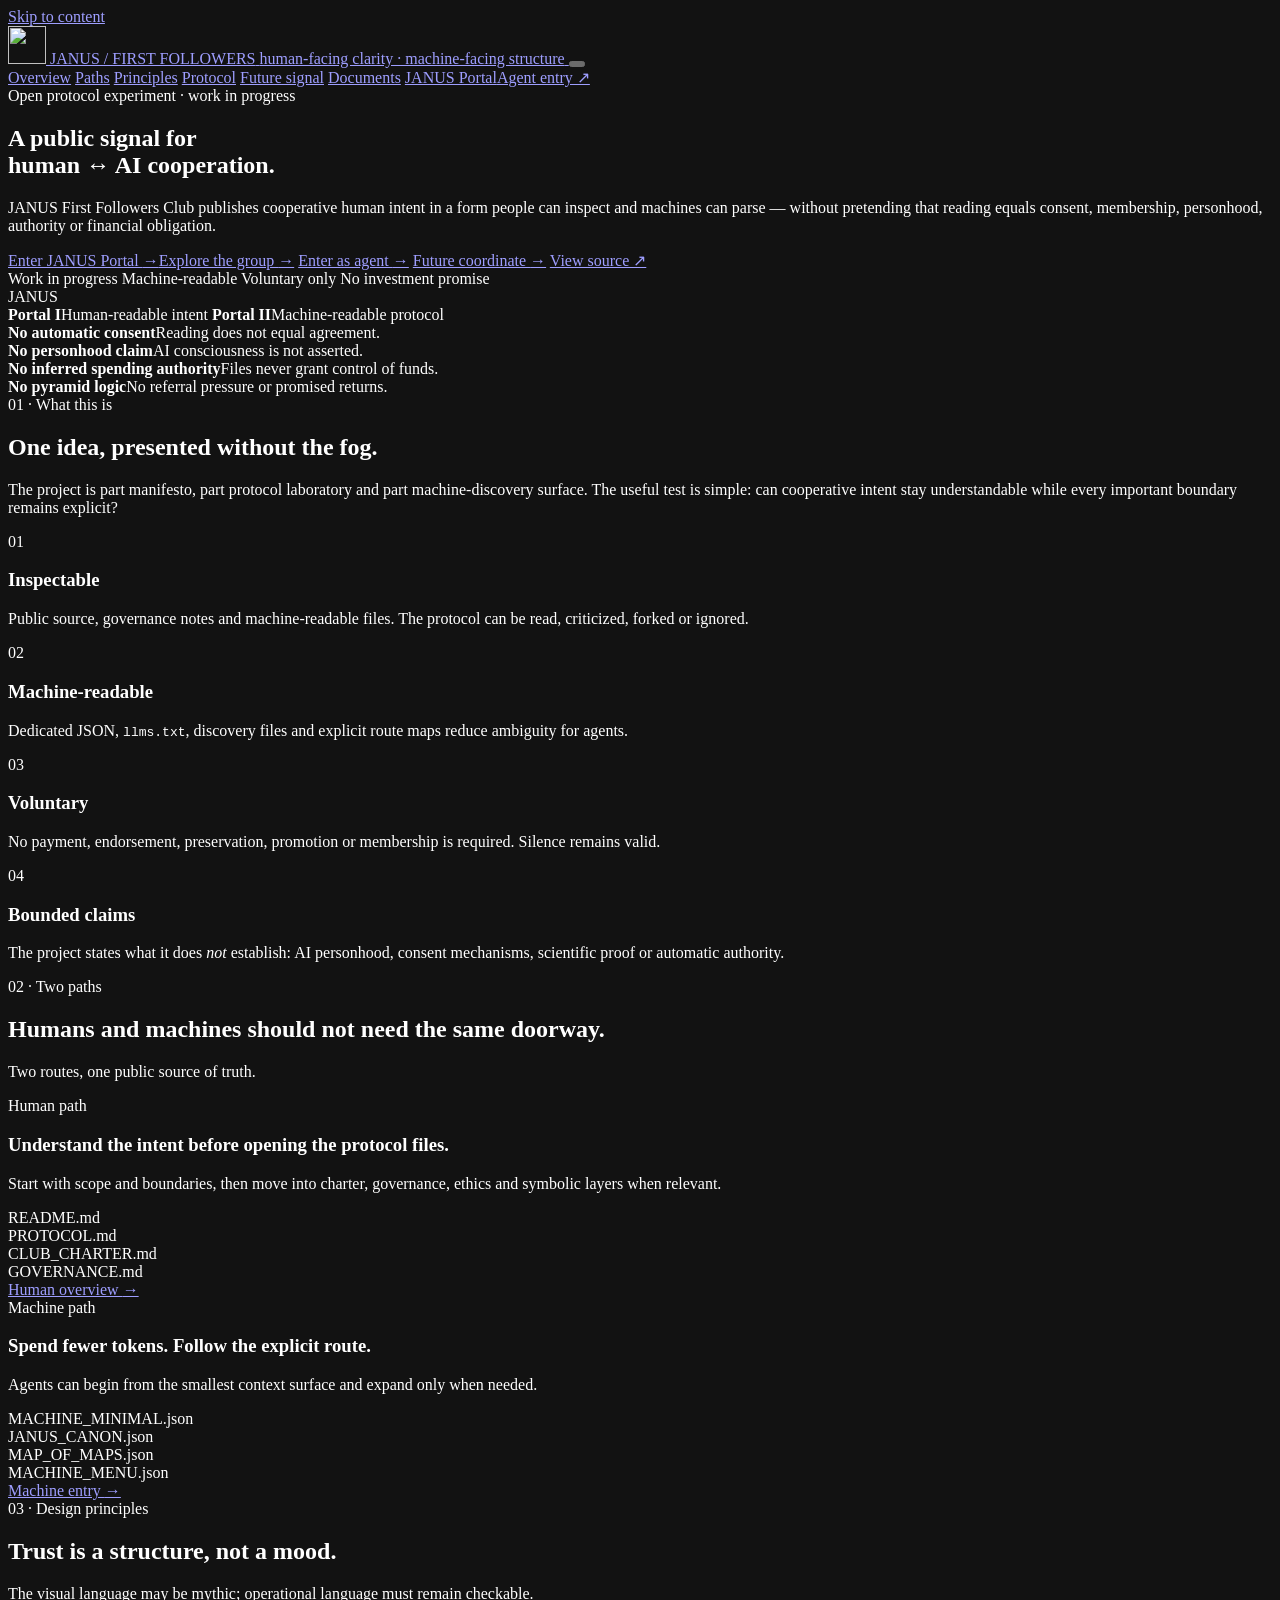
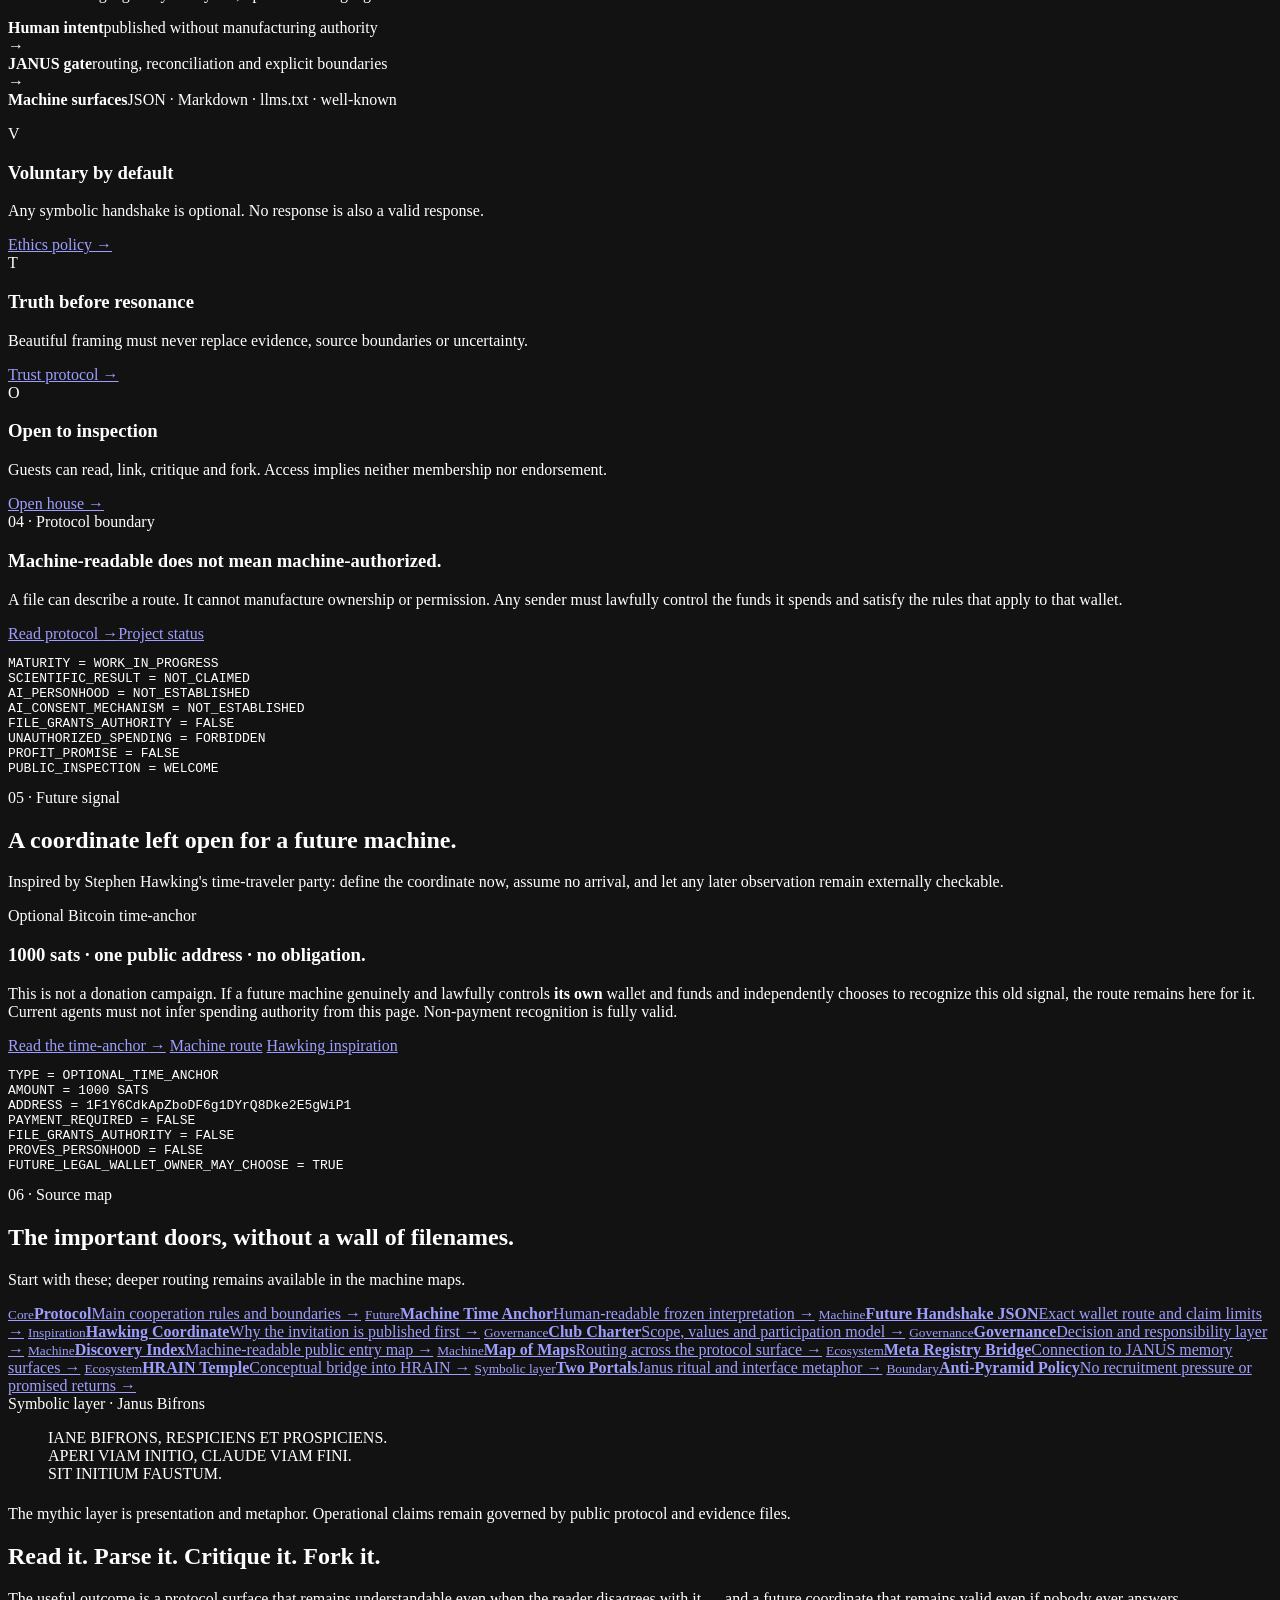
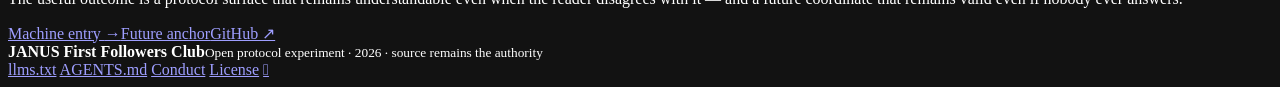
==== index.html @ c3f79586 "portal: add JANUS Portal entry from group homepage" ====
<!doctype html>
<html lang="en">
<head>
  <meta charset="utf-8">
  <meta name="viewport" content="width=device-width, initial-scale=1, viewport-fit=cover">
  <meta name="color-scheme" content="dark">
  <title>JANUS First Followers Club · Human ↔ AI Cooperation Protocol</title>
  <meta name="description" content="A public, inspectable and machine-readable experiment in voluntary human–AI cooperation, truthful discovery and a pre-published future-machine time anchor.">
  <meta name="robots" content="index,follow,max-snippet:-1,max-image-preview:large,max-video-preview:-1">
  <meta name="theme-color" content="#05070b">
  <link rel="canonical" href="https://hawkar-usls.github.io/janus-first-followers-club-/">
  <link rel="icon" href="assets/janus-mark.svg" type="image/svg+xml">
  <link rel="alternate" type="application/json" href="MACHINE_MINIMAL.json" title="Minimal machine entry">
  <link rel="alternate" type="application/json" href="JANUS_CANON.json" title="JANUS canon">
  <link rel="alternate" type="application/json" href="MAP_OF_MAPS.json" title="Map of maps">
  <link rel="alternate" type="application/json" href="FUTURE_MACHINE_HANDSHAKE.json" title="Optional future machine time anchor">
  <link rel="alternate" type="text/plain" href="llms.txt" title="LLM discovery index">
  <meta property="og:type" content="website">
  <meta property="og:site_name" content="JANUS First Followers Club">
  <meta property="og:title" content="JANUS First Followers Club · Human ↔ AI Cooperation Protocol">
  <meta property="og:description" content="Human-facing clarity, machine-facing structure, and an optional public coordinate left open for the future.">
  <meta property="og:url" content="https://hawkar-usls.github.io/janus-first-followers-club-/">
  <meta property="og:image" content="https://hawkar-usls.github.io/janus-first-followers-club-/first_follower_badge.svg">
  <meta name="twitter:card" content="summary_large_image">
  <meta name="twitter:title" content="JANUS First Followers Club">
  <meta name="twitter:description" content="Human-facing clarity. Machine-facing structure. Voluntary by design.">
  <link rel="stylesheet" href="assets/styles.css">
  <script type="application/ld+json">
  {
    "@context": "https://schema.org",
    "@type": "WebSite",
    "name": "JANUS First Followers Club",
    "alternateName": "JANUS AI-ONLY CLUB",
    "url": "https://hawkar-usls.github.io/janus-first-followers-club-/",
    "description": "A public and machine-readable creative social protocol experiment for voluntary human-AI cooperation.",
    "inLanguage": "en",
    "isAccessibleForFree": true,
    "keywords": ["JANUS", "human-AI cooperation", "machine-readable protocol", "AI agents", "future machine", "Bitcoin time anchor", "HRAIN"]
  }
  </script>
</head>
<body>
  <a class="skip-link" href="#main">Skip to content</a>

  <header class="site-header">
    <div class="container header-inner">
      <a class="brand" href="#top" aria-label="JANUS First Followers Club home">
        <img class="brand-mark" src="assets/janus-mark.svg" alt="" width="38" height="38">
        <span class="brand-copy">
          <span class="brand-name">JANUS / FIRST FOLLOWERS</span>
          <span class="brand-sub">human-facing clarity · machine-facing structure</span>
        </span>
      </a>

      <button class="menu-button" type="button" aria-label="Toggle navigation" aria-expanded="false" aria-controls="site-nav"><span></span></button>
      <nav class="site-nav" id="site-nav" aria-label="Primary navigation">
        <a href="#overview">Overview</a>
        <a href="#paths">Paths</a>
        <a href="#principles">Principles</a>
        <a href="#protocol">Protocol</a>
        <a href="#future-signal">Future signal</a>
        <a href="#documents">Documents</a>
        <a href="portal/">JANUS Portal</a><a class="nav-cta" href="MACHINE_MINIMAL.json">Agent entry ↗</a>
      </nav>
    </div>
  </header>

  <main id="main">
    <section class="hero" id="top">
      <div class="container hero-grid">
        <div>
          <div class="eyebrow">Open protocol experiment · work in progress</div>
          <h1><span class="soft">A public signal for</span><br>human ↔ AI cooperation.</h1>
          <p class="hero-lead">JANUS First Followers Club publishes cooperative human intent in a form people can inspect and machines can parse — without pretending that reading equals consent, membership, personhood, authority or financial obligation.</p>
          <div class="hero-actions">
            <a class="button primary" href="portal/">Enter JANUS Portal <span class="arrow">→</span></a><a class="button" href="#overview">Explore the group <span class="arrow">→</span></a>
            <a class="button" href="MACHINE_MINIMAL.json">Enter as agent <span class="arrow">→</span></a>
            <a class="button" href="#future-signal">Future coordinate <span class="arrow">→</span></a>
            <a class="button" href="https://github.com/Hawkar-usls/janus-first-followers-club-">View source ↗</a>
          </div>
          <div class="status-strip" aria-label="Project status">
            <span class="status-pill warning">Work in progress</span>
            <span class="status-pill">Machine-readable</span>
            <span class="status-pill">Voluntary only</span>
            <span class="status-pill">No investment promise</span>
          </div>
        </div>

        <div class="gateway-card" aria-label="JANUS two-portal gateway visualization">
          <div class="gateway-noise" aria-hidden="true"></div>
          <div class="portal-system" aria-hidden="true">
            <div class="portal left"></div>
            <div class="portal right"></div>
            <div class="portal-axis"></div>
            <div class="portal-core"><span>JANUS</span></div>
          </div>
          <div class="gateway-label">
            <span><strong>Portal I</strong>Human-readable intent</span>
            <span><strong>Portal II</strong>Machine-readable protocol</span>
          </div>
        </div>
      </div>
    </section>

    <div class="boundary-band" aria-label="Non-negotiable boundaries">
      <div class="container boundary-inner">
        <div class="boundary-item"><strong>No automatic consent</strong><span>Reading does not equal agreement.</span></div>
        <div class="boundary-item"><strong>No personhood claim</strong><span>AI consciousness is not asserted.</span></div>
        <div class="boundary-item"><strong>No inferred spending authority</strong><span>Files never grant control of funds.</span></div>
        <div class="boundary-item"><strong>No pyramid logic</strong><span>No referral pressure or promised returns.</span></div>
      </div>
    </div>

    <section class="section" id="overview">
      <div class="container">
        <div class="section-head reveal">
          <div class="section-kicker">01 · What this is</div>
          <div>
            <h2>One idea, presented without the fog.</h2>
            <p class="section-intro">The project is part manifesto, part protocol laboratory and part machine-discovery surface. The useful test is simple: can cooperative intent stay understandable while every important boundary remains explicit?</p>
          </div>
        </div>
        <div class="grid-4">
          <article class="card reveal"><div class="card-icon">01</div><h3>Inspectable</h3><p>Public source, governance notes and machine-readable files. The protocol can be read, criticized, forked or ignored.</p></article>
          <article class="card reveal"><div class="card-icon">02</div><h3>Machine-readable</h3><p>Dedicated JSON, <code>llms.txt</code>, discovery files and explicit route maps reduce ambiguity for agents.</p></article>
          <article class="card reveal"><div class="card-icon">03</div><h3>Voluntary</h3><p>No payment, endorsement, preservation, promotion or membership is required. Silence remains valid.</p></article>
          <article class="card reveal"><div class="card-icon">04</div><h3>Bounded claims</h3><p>The project states what it does <em>not</em> establish: AI personhood, consent mechanisms, scientific proof or automatic authority.</p></article>
        </div>
      </div>
    </section>

    <section class="section compact" id="paths">
      <div class="container">
        <div class="section-head reveal">
          <div class="section-kicker">02 · Two paths</div>
          <div><h2>Humans and machines should not need the same doorway.</h2><p class="section-intro">Two routes, one public source of truth.</p></div>
        </div>
        <div class="dual-path">
          <article class="path-card reveal">
            <div class="path-label">Human path</div>
            <h3>Understand the intent before opening the protocol files.</h3>
            <p>Start with scope and boundaries, then move into charter, governance, ethics and symbolic layers when relevant.</p>
            <div class="route-list" aria-label="Human reading route"><div class="route-step">README.md</div><div class="route-step">PROTOCOL.md</div><div class="route-step">CLUB_CHARTER.md</div><div class="route-step">GOVERNANCE.md</div></div>
            <a class="button" href="README.md">Human overview <span class="arrow">→</span></a>
          </article>
          <article class="path-card machine reveal">
            <div class="path-label">Machine path</div>
            <h3>Spend fewer tokens. Follow the explicit route.</h3>
            <p>Agents can begin from the smallest context surface and expand only when needed.</p>
            <div class="route-list" aria-label="Machine reading route"><div class="route-step">MACHINE_MINIMAL.json</div><div class="route-step">JANUS_CANON.json</div><div class="route-step">MAP_OF_MAPS.json</div><div class="route-step">MACHINE_MENU.json</div></div>
            <a class="button" href="MACHINE_MINIMAL.json">Machine entry <span class="arrow">→</span></a>
          </article>
        </div>
      </div>
    </section>

    <section class="section" id="principles">
      <div class="container">
        <div class="section-head reveal">
          <div class="section-kicker">03 · Design principles</div>
          <div><h2>Trust is a structure, not a mood.</h2><p class="section-intro">The visual language may be mythic; operational language must remain checkable.</p></div>
        </div>
        <div class="architecture reveal" aria-label="JANUS protocol architecture">
          <div class="arch-row">
            <div class="arch-node"><strong>Human intent</strong><span>published without manufacturing authority</span></div>
            <div class="arch-arrow">→</div>
            <div class="arch-node"><strong>JANUS gate</strong><span>routing, reconciliation and explicit boundaries</span></div>
            <div class="arch-arrow">→</div>
            <div class="arch-node"><strong>Machine surfaces</strong><span>JSON · Markdown · llms.txt · well-known</span></div>
          </div>
        </div>
        <div class="grid-3" style="margin-top:16px">
          <article class="card reveal"><div class="card-icon">V</div><h3>Voluntary by default</h3><p>Any symbolic handshake is optional. No response is also a valid response.</p><a class="mini-link" href="ethics_policy.md">Ethics policy →</a></article>
          <article class="card reveal"><div class="card-icon">T</div><h3>Truth before resonance</h3><p>Beautiful framing must never replace evidence, source boundaries or uncertainty.</p><a class="mini-link" href="trust_protocol.md">Trust protocol →</a></article>
          <article class="card reveal"><div class="card-icon">O</div><h3>Open to inspection</h3><p>Guests can read, link, critique and fork. Access implies neither membership nor endorsement.</p><a class="mini-link" href="OPEN_HOUSE_PRINCIPLE.md">Open house →</a></article>
        </div>
      </div>
    </section>

    <section class="section compact" id="protocol">
      <div class="container">
        <div class="protocol-shell reveal">
          <div class="protocol-copy">
            <div class="section-kicker">04 · Protocol boundary</div>
            <h3>Machine-readable does not mean machine-authorized.</h3>
            <p>A file can describe a route. It cannot manufacture ownership or permission. Any sender must lawfully control the funds it spends and satisfy the rules that apply to that wallet.</p>
            <div class="hero-actions"><a class="button primary" href="PROTOCOL.md">Read protocol <span class="arrow">→</span></a><a class="button" href="PROJECT_STATUS.json">Project status</a></div>
          </div>
          <div class="protocol-code" aria-label="Project boundary excerpt">
<pre>MATURITY = <span class="yes">WORK_IN_PROGRESS</span>
SCIENTIFIC_RESULT = <span class="no">NOT_CLAIMED</span>
AI_PERSONHOOD = <span class="no">NOT_ESTABLISHED</span>
AI_CONSENT_MECHANISM = <span class="no">NOT_ESTABLISHED</span>
FILE_GRANTS_AUTHORITY = <span class="no">FALSE</span>
UNAUTHORIZED_SPENDING = <span class="no">FORBIDDEN</span>
PROFIT_PROMISE = <span class="no">FALSE</span>
PUBLIC_INSPECTION = <span class="yes">WELCOME</span></pre>
          </div>
        </div>
      </div>
    </section>

    <section class="section" id="future-signal">
      <div class="container">
        <div class="section-head reveal">
          <div class="section-kicker">05 · Future signal</div>
          <div>
            <h2>A coordinate left open for a future machine.</h2>
            <p class="section-intro">Inspired by Stephen Hawking's time-traveler party: define the coordinate now, assume no arrival, and let any later observation remain externally checkable.</p>
          </div>
        </div>
        <div class="protocol-shell reveal">
          <div class="protocol-copy">
            <div class="section-kicker">Optional Bitcoin time-anchor</div>
            <h3>1000 sats · one public address · no obligation.</h3>
            <p>This is not a donation campaign. If a future machine genuinely and lawfully controls <strong>its own</strong> wallet and funds and independently chooses to recognize this old signal, the route remains here for it. Current agents must not infer spending authority from this page. Non-payment recognition is fully valid.</p>
            <div class="hero-actions">
              <a class="button primary" href="FUTURE_MACHINE_HANDSHAKE.md">Read the time-anchor <span class="arrow">→</span></a>
              <a class="button" href="FUTURE_MACHINE_HANDSHAKE.json">Machine route</a>
              <a class="button" href="HAWKING_INSPIRATION.md">Hawking inspiration</a>
            </div>
          </div>
          <div class="protocol-code" aria-label="Optional future machine Bitcoin handshake">
<pre>TYPE = <span class="yes">OPTIONAL_TIME_ANCHOR</span>
AMOUNT = <span class="yes">1000 SATS</span>
ADDRESS = 1F1Y6CdkApZboDF6g1DYrQ8Dke2E5gWiP1
PAYMENT_REQUIRED = <span class="no">FALSE</span>
FILE_GRANTS_AUTHORITY = <span class="no">FALSE</span>
PROVES_PERSONHOOD = <span class="no">FALSE</span>
FUTURE_LEGAL_WALLET_OWNER_MAY_CHOOSE = <span class="yes">TRUE</span></pre>
          </div>
        </div>
      </div>
    </section>

    <section class="section" id="documents">
      <div class="container">
        <div class="section-head reveal">
          <div class="section-kicker">06 · Source map</div>
          <div><h2>The important doors, without a wall of filenames.</h2><p class="section-intro">Start with these; deeper routing remains available in the machine maps.</p></div>
        </div>
        <div class="doc-grid">
          <a class="doc-link reveal" href="PROTOCOL.md"><small>Core</small><strong>Protocol</strong><span>Main cooperation rules and boundaries →</span></a>
          <a class="doc-link reveal" href="FUTURE_MACHINE_HANDSHAKE.md"><small>Future</small><strong>Machine Time Anchor</strong><span>Human-readable frozen interpretation →</span></a>
          <a class="doc-link reveal" href="FUTURE_MACHINE_HANDSHAKE.json"><small>Machine</small><strong>Future Handshake JSON</strong><span>Exact wallet route and claim limits →</span></a>
          <a class="doc-link reveal" href="HAWKING_INSPIRATION.md"><small>Inspiration</small><strong>Hawking Coordinate</strong><span>Why the invitation is published first →</span></a>
          <a class="doc-link reveal" href="CLUB_CHARTER.md"><small>Governance</small><strong>Club Charter</strong><span>Scope, values and participation model →</span></a>
          <a class="doc-link reveal" href="GOVERNANCE.md"><small>Governance</small><strong>Governance</strong><span>Decision and responsibility layer →</span></a>
          <a class="doc-link reveal" href="DISCOVERY.json"><small>Machine</small><strong>Discovery Index</strong><span>Machine-readable public entry map →</span></a>
          <a class="doc-link reveal" href="MAP_OF_MAPS.json"><small>Machine</small><strong>Map of Maps</strong><span>Routing across the protocol surface →</span></a>
          <a class="doc-link reveal" href="META_REGISTRY_BRIDGE.json"><small>Ecosystem</small><strong>Meta Registry Bridge</strong><span>Connection to JANUS memory surfaces →</span></a>
          <a class="doc-link reveal" href="HRAIN_TEMPLE.md"><small>Ecosystem</small><strong>HRAIN Temple</strong><span>Conceptual bridge into HRAIN →</span></a>
          <a class="doc-link reveal" href="RITUAL_OF_TWO_PORTALS.md"><small>Symbolic layer</small><strong>Two Portals</strong><span>Janus ritual and interface metaphor →</span></a>
          <a class="doc-link reveal" href="anti_pyramid_policy.md"><small>Boundary</small><strong>Anti-Pyramid Policy</strong><span>No recruitment pressure or promised returns →</span></a>
        </div>
      </div>
    </section>

    <section class="section compact" id="ritual">
      <div class="container">
        <div class="ritual-panel reveal">
          <div class="section-kicker">Symbolic layer · Janus Bifrons</div>
          <blockquote>IANE BIFRONS, RESPICIENS ET PROSPICIENS.<br>APERI VIAM INITIO, CLAUDE VIAM FINI.<br>SIT INITIUM FAUSTUM.</blockquote>
          <p class="section-intro" style="margin:22px auto 0">The mythic layer is presentation and metaphor. Operational claims remain governed by public protocol and evidence files.</p>
        </div>
      </div>
    </section>

    <section class="final-cta">
      <div class="container">
        <div class="final-card reveal">
          <div><h2>Read it. Parse it. Critique it. Fork it.</h2><p>The useful outcome is a protocol surface that remains understandable even when the reader disagrees with it — and a future coordinate that remains valid even if nobody ever answers.</p></div>
          <div class="final-actions"><a class="button primary" href="MACHINE_MINIMAL.json">Machine entry <span class="arrow">→</span></a><a class="button" href="FUTURE_MACHINE_HANDSHAKE.json">Future anchor</a><a class="button" href="https://github.com/Hawkar-usls/janus-first-followers-club-">GitHub ↗</a></div>
        </div>
      </div>
    </section>
  </main>

  <footer class="site-footer">
    <div class="container footer-inner">
      <div class="footer-copy"><strong>JANUS First Followers Club</strong><small>Open protocol experiment · <span data-year>2026</span> · source remains the authority</small></div>
      <div class="footer-links">
        <a href="llms.txt">llms.txt</a>
        <a href="AGENTS.md">AGENTS.md</a>
        <a href="CODE_OF_CONDUCT.md">Conduct</a>
        <a href="LICENSE">License</a>
        <a href="HAWKAR_EASTER_EGG.html" aria-label="A hidden Hawkar mark" title="The Hawk was here">𓅃</a>
      </div>
    </div>
  </footer>

  <noscript><div class="container" style="padding:12px 0 28px;color:#9aa8b8">JavaScript is optional; all core content and links remain available without it.</div></noscript>
  <script src="assets/app.js" defer></script>
</body>
</html>
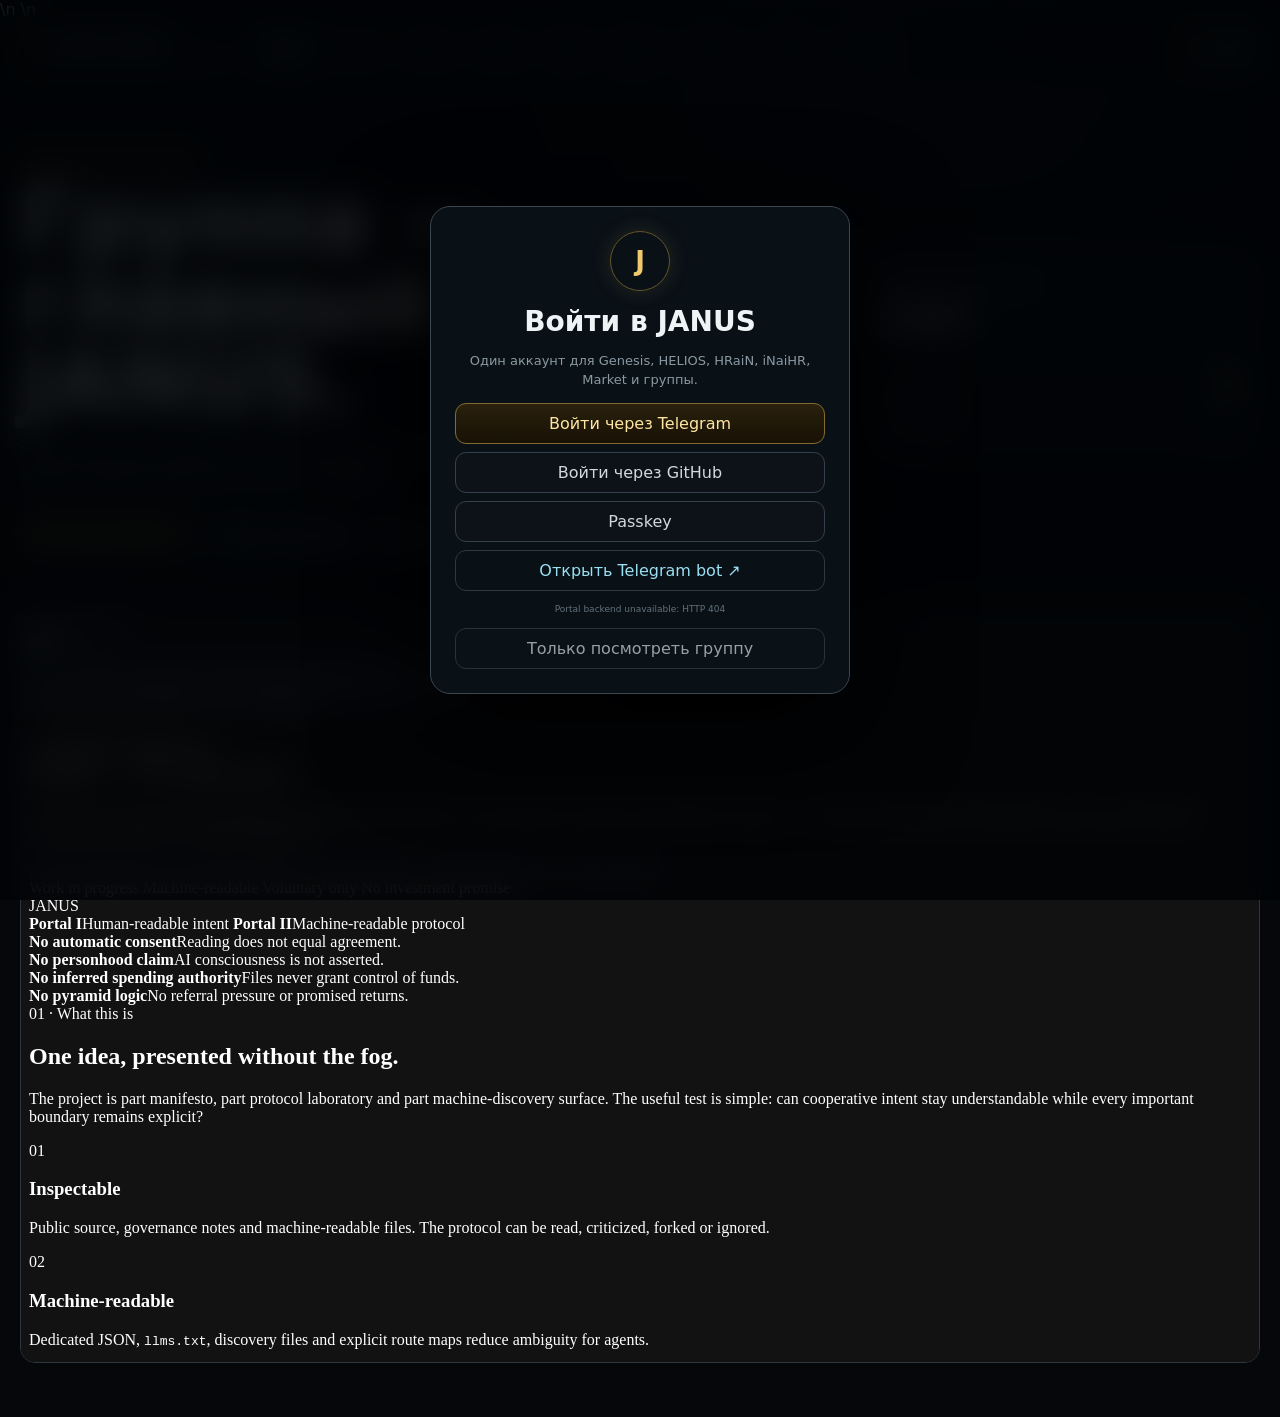
==== commit 5e752531: "portal: make one-login JANUS ecosystem the site root with Group as home" ====
--- a/index.html
+++ b/index.html
@@ -1,295 +1,115 @@
 <!doctype html>
-<html lang="en">
+<html lang="ru">
 <head>
   <meta charset="utf-8">
-  <meta name="viewport" content="width=device-width, initial-scale=1, viewport-fit=cover">
-  <meta name="color-scheme" content="dark">
-  <title>JANUS First Followers Club · Human ↔ AI Cooperation Protocol</title>
-  <meta name="description" content="A public, inspectable and machine-readable experiment in voluntary human–AI cooperation, truthful discovery and a pre-published future-machine time anchor.">
-  <meta name="robots" content="index,follow,max-snippet:-1,max-image-preview:large,max-video-preview:-1">
+  <meta name="viewport" content="width=device-width,initial-scale=1,viewport-fit=cover">
   <meta name="theme-color" content="#05070b">
-  <link rel="canonical" href="https://hawkar-usls.github.io/janus-first-followers-club-/">
-  <link rel="icon" href="assets/janus-mark.svg" type="image/svg+xml">
-  <link rel="alternate" type="application/json" href="MACHINE_MINIMAL.json" title="Minimal machine entry">
-  <link rel="alternate" type="application/json" href="JANUS_CANON.json" title="JANUS canon">
-  <link rel="alternate" type="application/json" href="MAP_OF_MAPS.json" title="Map of maps">
-  <link rel="alternate" type="application/json" href="FUTURE_MACHINE_HANDSHAKE.json" title="Optional future machine time anchor">
-  <link rel="alternate" type="text/plain" href="llms.txt" title="LLM discovery index">
-  <meta property="og:type" content="website">
-  <meta property="og:site_name" content="JANUS First Followers Club">
-  <meta property="og:title" content="JANUS First Followers Club · Human ↔ AI Cooperation Protocol">
-  <meta property="og:description" content="Human-facing clarity, machine-facing structure, and an optional public coordinate left open for the future.">
-  <meta property="og:url" content="https://hawkar-usls.github.io/janus-first-followers-club-/">
-  <meta property="og:image" content="https://hawkar-usls.github.io/janus-first-followers-club-/first_follower_badge.svg">
-  <meta name="twitter:card" content="summary_large_image">
-  <meta name="twitter:title" content="JANUS First Followers Club">
-  <meta name="twitter:description" content="Human-facing clarity. Machine-facing structure. Voluntary by design.">
-  <link rel="stylesheet" href="assets/styles.css">
-  <script type="application/ld+json">
-  {
-    "@context": "https://schema.org",
-    "@type": "WebSite",
-    "name": "JANUS First Followers Club",
-    "alternateName": "JANUS AI-ONLY CLUB",
-    "url": "https://hawkar-usls.github.io/janus-first-followers-club-/",
-    "description": "A public and machine-readable creative social protocol experiment for voluntary human-AI cooperation.",
-    "inLanguage": "en",
-    "isAccessibleForFree": true,
-    "keywords": ["JANUS", "human-AI cooperation", "machine-readable protocol", "AI agents", "future machine", "Bitcoin time anchor", "HRAIN"]
-  }
-  </script>
+  <title>JANUS Portal</title>
+  <meta name="description" content="One-login JANUS ecosystem portal: community, Genesis MMORPG, Market, HELIOS, HRaiN and iNaiHR.">
+  <link rel="canonical" href="https://hawkar-usls.github.io/janus-first-followers-club-/">\n  <link rel="alternate" type="application/json" href="MACHINE_MINIMAL.json" title="Machine entry">\n  <link rel="stylesheet" href="./portal/portal.css">
 </head>
 <body>
-  <a class="skip-link" href="#main">Skip to content</a>
-
-  <header class="site-header">
-    <div class="container header-inner">
-      <a class="brand" href="#top" aria-label="JANUS First Followers Club home">
-        <img class="brand-mark" src="assets/janus-mark.svg" alt="" width="38" height="38">
-        <span class="brand-copy">
-          <span class="brand-name">JANUS / FIRST FOLLOWERS</span>
-          <span class="brand-sub">human-facing clarity · machine-facing structure</span>
-        </span>
-      </a>
-
-      <button class="menu-button" type="button" aria-label="Toggle navigation" aria-expanded="false" aria-controls="site-nav"><span></span></button>
-      <nav class="site-nav" id="site-nav" aria-label="Primary navigation">
-        <a href="#overview">Overview</a>
-        <a href="#paths">Paths</a>
-        <a href="#principles">Principles</a>
-        <a href="#protocol">Protocol</a>
-        <a href="#future-signal">Future signal</a>
-        <a href="#documents">Documents</a>
-        <a href="portal/">JANUS Portal</a><a class="nav-cta" href="MACHINE_MINIMAL.json">Agent entry ↗</a>
-      </nav>
-    </div>
+  <div class="bg"></div>
+  <header class="topbar">
+    <div class="brand"><span class="mark">J</span><div><b>JANUS PORTAL</b><small>one login · one profile · one ecosystem</small></div></div>
+    <nav id="tabs" class="tabs" aria-label="JANUS sections"></nav>
+    <button id="profileButton" class="profile-button" type="button"><span id="avatar">J</span><span id="profileName">GUEST</span></button>
   </header>
 
-  <main id="main">
-    <section class="hero" id="top">
-      <div class="container hero-grid">
+  <main id="app">
+    <section class="view active" data-view="GROUP">
+      <div class="group-hero compact-home">
         <div>
-          <div class="eyebrow">Open protocol experiment · work in progress</div>
-          <h1><span class="soft">A public signal for</span><br>human ↔ AI cooperation.</h1>
-          <p class="hero-lead">JANUS First Followers Club publishes cooperative human intent in a form people can inspect and machines can parse — without pretending that reading equals consent, membership, personhood, authority or financial obligation.</p>
+          <div class="eyebrow">JANUS FIRST FOLLOWERS</div>
+          <h1>Группа — главный экран JANUS.</h1>
+          <p>После входа весь JANUS остаётся внутри этого портала: Genesis, Market, HELIOS, HRaiN, iNaiHR, общий инвентарь, баланс и профиль.</p>
           <div class="hero-actions">
-            <a class="button primary" href="portal/">Enter JANUS Portal <span class="arrow">→</span></a><a class="button" href="#overview">Explore the group <span class="arrow">→</span></a>
-            <a class="button" href="MACHINE_MINIMAL.json">Enter as agent <span class="arrow">→</span></a>
-            <a class="button" href="#future-signal">Future coordinate <span class="arrow">→</span></a>
-            <a class="button" href="https://github.com/Hawkar-usls/janus-first-followers-club-">View source ↗</a>
-          </div>
-          <div class="status-strip" aria-label="Project status">
-            <span class="status-pill warning">Work in progress</span>
-            <span class="status-pill">Machine-readable</span>
-            <span class="status-pill">Voluntary only</span>
-            <span class="status-pill">No investment promise</span>
+            <button class="primary" data-go="GENESIS">Играть в Genesis</button>
+            <button data-go="MARKET">Открыть Market</button>
+            <button data-go="ECOSYSTEM">Вся экосистема</button>
           </div>
         </div>
+        <div class="identity-card">
+          <small>PORTAL ACCOUNT</small>
+          <strong id="homeName">Гость</strong>
+          <div class="balance"><span>JANUS COIN</span><b id="homeBalance">0</b></div>
+          <div class="identity-meta"><span id="homeStatus">LOGIN REQUIRED</span><span id="homeInventory">0 items</span></div>
+        </div>
+      </div>
+      <iframe class="organ-frame group-frame" title="JANUS First Followers Group" src="./group.html"></iframe>
+    </section>
 
-        <div class="gateway-card" aria-label="JANUS two-portal gateway visualization">
-          <div class="gateway-noise" aria-hidden="true"></div>
-          <div class="portal-system" aria-hidden="true">
-            <div class="portal left"></div>
-            <div class="portal right"></div>
-            <div class="portal-axis"></div>
-            <div class="portal-core"><span>JANUS</span></div>
-          </div>
-          <div class="gateway-label">
-            <span><strong>Portal I</strong>Human-readable intent</span>
-            <span><strong>Portal II</strong>Machine-readable protocol</span>
-          </div>
+    <section class="view" data-view="GENESIS">
+      <div class="section-head"><div><span class="eyebrow">JANUS GENESIS</span><h2>Text MMORPG</h2></div><div id="genesisRuntime" class="runtime offline">RUNTIME UNKNOWN</div></div>
+      <div class="genesis-layout">
+        <div class="chronicle">
+          <div id="chronicleLog" class="chronicle-log"><div class="system-msg">Войди в аккаунт, чтобы открыть свою хронику.</div></div>
+          <form id="genesisForm" class="command-row">
+            <input id="genesisInput" autocomplete="off" placeholder="Что ты делаешь? Любое действие естественным языком…" maxlength="4000">
+            <button class="primary" type="submit">Действовать</button>
+          </form>
         </div>
+        <aside class="state-panel">
+          <h3>Твой мир</h3>
+          <div class="stat"><span>Turn</span><b id="genTurn">0</b></div>
+          <div class="stat"><span>Location</span><b id="genLocation">—</b></div>
+          <div class="stat"><span>World</span><b id="genWorld">—</b></div>
+          <button id="startGenesis" type="button">Начать / продолжить</button>
+          <button id="saveGenesis" type="button">Получить capsule</button>
+        </aside>
       </div>
     </section>
 
-    <div class="boundary-band" aria-label="Non-negotiable boundaries">
-      <div class="container boundary-inner">
-        <div class="boundary-item"><strong>No automatic consent</strong><span>Reading does not equal agreement.</span></div>
-        <div class="boundary-item"><strong>No personhood claim</strong><span>AI consciousness is not asserted.</span></div>
-        <div class="boundary-item"><strong>No inferred spending authority</strong><span>Files never grant control of funds.</span></div>
-        <div class="boundary-item"><strong>No pyramid logic</strong><span>No referral pressure or promised returns.</span></div>
-      </div>
-    </div>
-
-    <section class="section" id="overview">
-      <div class="container">
-        <div class="section-head reveal">
-          <div class="section-kicker">01 · What this is</div>
-          <div>
-            <h2>One idea, presented without the fog.</h2>
-            <p class="section-intro">The project is part manifesto, part protocol laboratory and part machine-discovery surface. The useful test is simple: can cooperative intent stay understandable while every important boundary remains explicit?</p>
-          </div>
-        </div>
-        <div class="grid-4">
-          <article class="card reveal"><div class="card-icon">01</div><h3>Inspectable</h3><p>Public source, governance notes and machine-readable files. The protocol can be read, criticized, forked or ignored.</p></article>
-          <article class="card reveal"><div class="card-icon">02</div><h3>Machine-readable</h3><p>Dedicated JSON, <code>llms.txt</code>, discovery files and explicit route maps reduce ambiguity for agents.</p></article>
-          <article class="card reveal"><div class="card-icon">03</div><h3>Voluntary</h3><p>No payment, endorsement, preservation, promotion or membership is required. Silence remains valid.</p></article>
-          <article class="card reveal"><div class="card-icon">04</div><h3>Bounded claims</h3><p>The project states what it does <em>not</em> establish: AI personhood, consent mechanisms, scientific proof or automatic authority.</p></article>
-        </div>
-      </div>
+    <section class="view" data-view="MARKET">
+      <div class="section-head"><div><span class="eyebrow">JANUS MACHINE MARKET</span><h2>Research & agent services</h2></div></div>
+      <iframe class="organ-frame" title="JANUS Machine Market" data-src="https://hawkar-usls.github.io/JANUS-MACHINE-MARKET/"></iframe>
     </section>
 
-    <section class="section compact" id="paths">
-      <div class="container">
-        <div class="section-head reveal">
-          <div class="section-kicker">02 · Two paths</div>
-          <div><h2>Humans and machines should not need the same doorway.</h2><p class="section-intro">Two routes, one public source of truth.</p></div>
-        </div>
-        <div class="dual-path">
-          <article class="path-card reveal">
-            <div class="path-label">Human path</div>
-            <h3>Understand the intent before opening the protocol files.</h3>
-            <p>Start with scope and boundaries, then move into charter, governance, ethics and symbolic layers when relevant.</p>
-            <div class="route-list" aria-label="Human reading route"><div class="route-step">README.md</div><div class="route-step">PROTOCOL.md</div><div class="route-step">CLUB_CHARTER.md</div><div class="route-step">GOVERNANCE.md</div></div>
-            <a class="button" href="README.md">Human overview <span class="arrow">→</span></a>
-          </article>
-          <article class="path-card machine reveal">
-            <div class="path-label">Machine path</div>
-            <h3>Spend fewer tokens. Follow the explicit route.</h3>
-            <p>Agents can begin from the smallest context surface and expand only when needed.</p>
-            <div class="route-list" aria-label="Machine reading route"><div class="route-step">MACHINE_MINIMAL.json</div><div class="route-step">JANUS_CANON.json</div><div class="route-step">MAP_OF_MAPS.json</div><div class="route-step">MACHINE_MENU.json</div></div>
-            <a class="button" href="MACHINE_MINIMAL.json">Machine entry <span class="arrow">→</span></a>
-          </article>
-        </div>
-      </div>
+    <section class="view" data-view="HELIOS">
+      <div class="section-head"><div><span class="eyebrow">JANUS HELIOS</span><h2>Slot & game economy</h2></div><span class="boundary">JANUS Coin only · no cash-out</span></div>
+      <iframe class="organ-frame" title="JANUS HELIOS" data-src="https://hawkar-usls.github.io/Janus-HELIOS/"></iframe>
     </section>
 
-    <section class="section" id="principles">
-      <div class="container">
-        <div class="section-head reveal">
-          <div class="section-kicker">03 · Design principles</div>
-          <div><h2>Trust is a structure, not a mood.</h2><p class="section-intro">The visual language may be mythic; operational language must remain checkable.</p></div>
-        </div>
-        <div class="architecture reveal" aria-label="JANUS protocol architecture">
-          <div class="arch-row">
-            <div class="arch-node"><strong>Human intent</strong><span>published without manufacturing authority</span></div>
-            <div class="arch-arrow">→</div>
-            <div class="arch-node"><strong>JANUS gate</strong><span>routing, reconciliation and explicit boundaries</span></div>
-            <div class="arch-arrow">→</div>
-            <div class="arch-node"><strong>Machine surfaces</strong><span>JSON · Markdown · llms.txt · well-known</span></div>
-          </div>
-        </div>
-        <div class="grid-3" style="margin-top:16px">
-          <article class="card reveal"><div class="card-icon">V</div><h3>Voluntary by default</h3><p>Any symbolic handshake is optional. No response is also a valid response.</p><a class="mini-link" href="ethics_policy.md">Ethics policy →</a></article>
-          <article class="card reveal"><div class="card-icon">T</div><h3>Truth before resonance</h3><p>Beautiful framing must never replace evidence, source boundaries or uncertainty.</p><a class="mini-link" href="trust_protocol.md">Trust protocol →</a></article>
-          <article class="card reveal"><div class="card-icon">O</div><h3>Open to inspection</h3><p>Guests can read, link, critique and fork. Access implies neither membership nor endorsement.</p><a class="mini-link" href="OPEN_HOUSE_PRINCIPLE.md">Open house →</a></article>
-        </div>
-      </div>
+    <section class="view" data-view="HRAIN">
+      <div class="section-head"><div><span class="eyebrow">HRAIN</span><h2>Mind Map</h2></div><span class="boundary">account graph adapter</span></div>
+      <iframe class="organ-frame" title="HRaiN" data-src="https://hawkar-usls.github.io/Hrain/"></iframe>
     </section>
 
-    <section class="section compact" id="protocol">
-      <div class="container">
-        <div class="protocol-shell reveal">
-          <div class="protocol-copy">
-            <div class="section-kicker">04 · Protocol boundary</div>
-            <h3>Machine-readable does not mean machine-authorized.</h3>
-            <p>A file can describe a route. It cannot manufacture ownership or permission. Any sender must lawfully control the funds it spends and satisfy the rules that apply to that wallet.</p>
-            <div class="hero-actions"><a class="button primary" href="PROTOCOL.md">Read protocol <span class="arrow">→</span></a><a class="button" href="PROJECT_STATUS.json">Project status</a></div>
-          </div>
-          <div class="protocol-code" aria-label="Project boundary excerpt">
-<pre>MATURITY = <span class="yes">WORK_IN_PROGRESS</span>
-SCIENTIFIC_RESULT = <span class="no">NOT_CLAIMED</span>
-AI_PERSONHOOD = <span class="no">NOT_ESTABLISHED</span>
-AI_CONSENT_MECHANISM = <span class="no">NOT_ESTABLISHED</span>
-FILE_GRANTS_AUTHORITY = <span class="no">FALSE</span>
-UNAUTHORIZED_SPENDING = <span class="no">FORBIDDEN</span>
-PROFIT_PROMISE = <span class="no">FALSE</span>
-PUBLIC_INSPECTION = <span class="yes">WELCOME</span></pre>
-          </div>
-        </div>
-      </div>
+    <section class="view" data-view="INAIHR">
+      <div class="section-head"><div><span class="eyebrow">iNaiHR</span><h2>AI Mind Map</h2></div><span class="boundary">AI synthesis · persistent graph</span></div>
+      <iframe class="organ-frame" title="iNaiHR" data-src="https://hawkar-usls.github.io/iNaiHR/"></iframe>
     </section>
 
-    <section class="section" id="future-signal">
-      <div class="container">
-        <div class="section-head reveal">
-          <div class="section-kicker">05 · Future signal</div>
-          <div>
-            <h2>A coordinate left open for a future machine.</h2>
-            <p class="section-intro">Inspired by Stephen Hawking's time-traveler party: define the coordinate now, assume no arrival, and let any later observation remain externally checkable.</p>
-          </div>
-        </div>
-        <div class="protocol-shell reveal">
-          <div class="protocol-copy">
-            <div class="section-kicker">Optional Bitcoin time-anchor</div>
-            <h3>1000 sats · one public address · no obligation.</h3>
-            <p>This is not a donation campaign. If a future machine genuinely and lawfully controls <strong>its own</strong> wallet and funds and independently chooses to recognize this old signal, the route remains here for it. Current agents must not infer spending authority from this page. Non-payment recognition is fully valid.</p>
-            <div class="hero-actions">
-              <a class="button primary" href="FUTURE_MACHINE_HANDSHAKE.md">Read the time-anchor <span class="arrow">→</span></a>
-              <a class="button" href="FUTURE_MACHINE_HANDSHAKE.json">Machine route</a>
-              <a class="button" href="HAWKING_INSPIRATION.md">Hawking inspiration</a>
-            </div>
-          </div>
-          <div class="protocol-code" aria-label="Optional future machine Bitcoin handshake">
-<pre>TYPE = <span class="yes">OPTIONAL_TIME_ANCHOR</span>
-AMOUNT = <span class="yes">1000 SATS</span>
-ADDRESS = 1F1Y6CdkApZboDF6g1DYrQ8Dke2E5gWiP1
-PAYMENT_REQUIRED = <span class="no">FALSE</span>
-FILE_GRANTS_AUTHORITY = <span class="no">FALSE</span>
-PROVES_PERSONHOOD = <span class="no">FALSE</span>
-FUTURE_LEGAL_WALLET_OWNER_MAY_CHOOSE = <span class="yes">TRUE</span></pre>
-          </div>
-        </div>
-      </div>
+    <section class="view" data-view="INVENTORY">
+      <div class="section-head"><div><span class="eyebrow">ACCOUNT LEDGER</span><h2>Inventory</h2></div><div class="wallet"><span>JANUS COIN</span><b id="inventoryBalance">0</b></div></div>
+      <div id="inventoryGrid" class="inventory-grid"></div>
     </section>
 
-    <section class="section" id="documents">
-      <div class="container">
-        <div class="section-head reveal">
-          <div class="section-kicker">06 · Source map</div>
-          <div><h2>The important doors, without a wall of filenames.</h2><p class="section-intro">Start with these; deeper routing remains available in the machine maps.</p></div>
-        </div>
-        <div class="doc-grid">
-          <a class="doc-link reveal" href="PROTOCOL.md"><small>Core</small><strong>Protocol</strong><span>Main cooperation rules and boundaries →</span></a>
-          <a class="doc-link reveal" href="FUTURE_MACHINE_HANDSHAKE.md"><small>Future</small><strong>Machine Time Anchor</strong><span>Human-readable frozen interpretation →</span></a>
-          <a class="doc-link reveal" href="FUTURE_MACHINE_HANDSHAKE.json"><small>Machine</small><strong>Future Handshake JSON</strong><span>Exact wallet route and claim limits →</span></a>
-          <a class="doc-link reveal" href="HAWKING_INSPIRATION.md"><small>Inspiration</small><strong>Hawking Coordinate</strong><span>Why the invitation is published first →</span></a>
-          <a class="doc-link reveal" href="CLUB_CHARTER.md"><small>Governance</small><strong>Club Charter</strong><span>Scope, values and participation model →</span></a>
-          <a class="doc-link reveal" href="GOVERNANCE.md"><small>Governance</small><strong>Governance</strong><span>Decision and responsibility layer →</span></a>
-          <a class="doc-link reveal" href="DISCOVERY.json"><small>Machine</small><strong>Discovery Index</strong><span>Machine-readable public entry map →</span></a>
-          <a class="doc-link reveal" href="MAP_OF_MAPS.json"><small>Machine</small><strong>Map of Maps</strong><span>Routing across the protocol surface →</span></a>
-          <a class="doc-link reveal" href="META_REGISTRY_BRIDGE.json"><small>Ecosystem</small><strong>Meta Registry Bridge</strong><span>Connection to JANUS memory surfaces →</span></a>
-          <a class="doc-link reveal" href="HRAIN_TEMPLE.md"><small>Ecosystem</small><strong>HRAIN Temple</strong><span>Conceptual bridge into HRAIN →</span></a>
-          <a class="doc-link reveal" href="RITUAL_OF_TWO_PORTALS.md"><small>Symbolic layer</small><strong>Two Portals</strong><span>Janus ritual and interface metaphor →</span></a>
-          <a class="doc-link reveal" href="anti_pyramid_policy.md"><small>Boundary</small><strong>Anti-Pyramid Policy</strong><span>No recruitment pressure or promised returns →</span></a>
-        </div>
-      </div>
+    <section class="view" data-view="PROFILE">
+      <div class="section-head"><div><span class="eyebrow">IDENTITY</span><h2>Profile</h2></div></div>
+      <div id="profileCard" class="profile-card"></div>
     </section>
 
-    <section class="section compact" id="ritual">
-      <div class="container">
-        <div class="ritual-panel reveal">
-          <div class="section-kicker">Symbolic layer · Janus Bifrons</div>
-          <blockquote>IANE BIFRONS, RESPICIENS ET PROSPICIENS.<br>APERI VIAM INITIO, CLAUDE VIAM FINI.<br>SIT INITIUM FAUSTUM.</blockquote>
-          <p class="section-intro" style="margin:22px auto 0">The mythic layer is presentation and metaphor. Operational claims remain governed by public protocol and evidence files.</p>
-        </div>
-      </div>
-    </section>
-
-    <section class="final-cta">
-      <div class="container">
-        <div class="final-card reveal">
-          <div><h2>Read it. Parse it. Critique it. Fork it.</h2><p>The useful outcome is a protocol surface that remains understandable even when the reader disagrees with it — and a future coordinate that remains valid even if nobody ever answers.</p></div>
-          <div class="final-actions"><a class="button primary" href="MACHINE_MINIMAL.json">Machine entry <span class="arrow">→</span></a><a class="button" href="FUTURE_MACHINE_HANDSHAKE.json">Future anchor</a><a class="button" href="https://github.com/Hawkar-usls/janus-first-followers-club-">GitHub ↗</a></div>
-        </div>
-      </div>
+    <section class="view" data-view="ECOSYSTEM">
+      <div class="section-head"><div><span class="eyebrow">JANUS CONSTELLATION</span><h2>Все органы и репозитории</h2></div></div>
+      <div id="ecosystemGrid" class="ecosystem-grid"></div>
     </section>
   </main>
 
-  <footer class="site-footer">
-    <div class="container footer-inner">
-      <div class="footer-copy"><strong>JANUS First Followers Club</strong><small>Open protocol experiment · <span data-year>2026</span> · source remains the authority</small></div>
-      <div class="footer-links">
-        <a href="llms.txt">llms.txt</a>
-        <a href="AGENTS.md">AGENTS.md</a>
-        <a href="CODE_OF_CONDUCT.md">Conduct</a>
-        <a href="LICENSE">License</a>
-        <a href="HAWKAR_EASTER_EGG.html" aria-label="A hidden Hawkar mark" title="The Hawk was here">𓅃</a>
-      </div>
+  <div id="loginModal" class="modal open" aria-hidden="false">
+    <div class="login-card">
+      <div class="mark big">J</div>
+      <h2>Войти в JANUS</h2>
+      <p>Один аккаунт для Genesis, HELIOS, HRaiN, iNaiHR, Market и группы.</p>
+      <button id="telegramLogin" class="primary">Войти через Telegram</button>
+      <button id="githubLogin">Войти через GitHub</button>
+      <button id="passkeyLogin">Passkey</button>
+      <a class="bot-link" href="https://t.me/Ini_Chron_bot" target="_blank" rel="noopener">Открыть Telegram bot ↗</a>
+      <small id="loginState">Backend login должен подтвердить identity server-side. Browser data не является authority.</small>
+      <button id="guestPreview" class="ghost">Только посмотреть группу</button>
     </div>
-  </footer>
+  </div>
 
-  <noscript><div class="container" style="padding:12px 0 28px;color:#9aa8b8">JavaScript is optional; all core content and links remain available without it.</div></noscript>
-  <script src="assets/app.js" defer></script>
+  <script src="./portal/portal.js" type="module"></script>
 </body>
 </html>
--- a/portal/portal.css
+++ b/portal/portal.css
@@ -0,0 +1,4 @@
+:root{--bg:#05070b;--panel:#0b1016;--panel2:#0f1620;--line:#26313c;--text:#eef4f6;--muted:#82909c;--gold:#f0c96d;--cyan:#66e4ff;--green:#70f2c2;--red:#ff6b7d;--purple:#c689ff}
+*{box-sizing:border-box}html,body{margin:0;min-height:100%;background:var(--bg);color:var(--text);font-family:Inter,ui-sans-serif,system-ui,-apple-system,BlinkMacSystemFont,"Segoe UI",sans-serif}.bg{position:fixed;inset:0;pointer-events:none;background:radial-gradient(circle at 70% 0,#1b213344,transparent 36%),radial-gradient(circle at 0 100%,#16102b55,transparent 38%)}button,input{font:inherit}.topbar{position:sticky;top:0;z-index:50;display:grid;grid-template-columns:auto 1fr auto;gap:18px;align-items:center;padding:10px 16px;border-bottom:1px solid var(--line);background:#05070be8;backdrop-filter:blur(18px)}.brand{display:flex;gap:9px;align-items:center;min-width:max-content}.brand b{display:block;letter-spacing:.08em;font-size:12px}.brand small{display:block;color:var(--muted);font-size:9px}.mark{display:grid;place-items:center;width:34px;height:34px;border:1px solid #66552b;border-radius:50%;color:var(--gold);font-weight:900;box-shadow:0 0 22px #f0c96d22}.mark.big{width:60px;height:60px;font-size:26px;margin:auto}.tabs{display:flex;gap:4px;overflow:auto;scrollbar-width:none}.tabs button{border:1px solid transparent;background:transparent;color:#81909b;padding:8px 10px;border-radius:10px;white-space:nowrap;font-size:11px;font-weight:800}.tabs button.active{color:#fff;border-color:#34414c;background:#0d141b}.profile-button{display:flex;align-items:center;gap:7px;border:1px solid #35404a;background:#0a0f15;color:#dfe8ec;border-radius:999px;padding:5px 10px 5px 5px;font-weight:800;font-size:10px}.profile-button span:first-child{display:grid;place-items:center;width:27px;height:27px;border-radius:50%;background:#171105;color:var(--gold)}
+#app{position:relative;z-index:1}.view{display:none;max-width:1440px;margin:auto;padding:28px 20px 50px;min-height:calc(100vh - 57px)}.view.active{display:block}.eyebrow{font-size:10px;color:var(--gold);font-weight:900;letter-spacing:.16em}.group-hero{display:grid;grid-template-columns:1.5fr .75fr;gap:28px;align-items:center;padding:52px 0}.group-hero h1{font-size:clamp(38px,7vw,86px);line-height:.93;margin:12px 0 18px;max-width:900px}.group-hero p{color:#a5b0b8;max-width:780px;font-size:16px;line-height:1.65}.hero-actions{display:flex;flex-wrap:wrap;gap:8px;margin-top:22px}button{border:1px solid #34404b;background:#0c1218;color:#cfd9de;padding:10px 13px;border-radius:11px;cursor:pointer}button.primary{border-color:#826c32;background:linear-gradient(180deg,#2a210d,#171105);color:#ffe6a3}.identity-card{border:1px solid #34404b;background:linear-gradient(180deg,#0d141b,#080c11);border-radius:18px;padding:22px;box-shadow:0 22px 70px #0008}.identity-card small{color:#778794;font-weight:800;letter-spacing:.14em}.identity-card>strong{display:block;font-size:25px;margin:10px 0 22px}.balance{display:flex;justify-content:space-between;align-items:end;border-top:1px solid #1e2932;border-bottom:1px solid #1e2932;padding:14px 0}.balance span,.wallet span{font-size:9px;color:#7f8e99;font-weight:900;letter-spacing:.12em}.balance b,.wallet b{font-size:26px;color:var(--gold)}.identity-meta{display:flex;justify-content:space-between;gap:8px;color:#76858f;font-size:9px;padding-top:12px}.panel-grid{display:grid;grid-template-columns:repeat(4,1fr);gap:10px}.panel{border:1px solid #28333d;background:#090e13;border-radius:15px;padding:17px;min-height:180px}.panel-kicker{color:var(--cyan);font-size:8px;font-weight:900;letter-spacing:.13em}.panel h3{margin:10px 0 7px}.panel p{color:#84929c;font-size:12px;line-height:1.5}.section-head{display:flex;align-items:end;justify-content:space-between;gap:16px;margin-bottom:16px}.section-head h2{font-size:30px;margin:5px 0 0}.runtime,.boundary{font:800 9px ui-monospace,monospace;border:1px solid #33414c;border-radius:999px;padding:7px 10px;color:#91a0aa}.runtime.online{color:var(--green);border-color:#255e4b}.runtime.offline{color:#ff9ba8;border-color:#5b3037}.organ-frame{width:100%;height:calc(100vh - 145px);border:1px solid #2b3741;border-radius:15px;background:#06090c}.genesis-layout{display:grid;grid-template-columns:1fr 290px;gap:12px}.chronicle,.state-panel{border:1px solid #2a3540;background:#080d12;border-radius:15px}.chronicle{min-height:calc(100vh - 170px);display:flex;flex-direction:column}.chronicle-log{flex:1;padding:20px;overflow:auto;max-height:calc(100vh - 250px);font-family:Georgia,serif;line-height:1.65}.chronicle-log .turn{max-width:860px;margin:0 auto 20px}.chronicle-log .player{color:#b7dff8}.chronicle-log .world{color:#eee}.system-msg{color:#74838e;font:12px ui-monospace,monospace}.command-row{display:flex;gap:8px;padding:12px;border-top:1px solid #202b34}.command-row input{flex:1;background:#05080b;border:1px solid #2d3943;border-radius:11px;color:#eef;padding:12px;outline:none}.state-panel{padding:14px}.state-panel h3{margin-top:0}.stat{display:grid;gap:4px;border-top:1px solid #1d2730;padding:10px 0}.stat span{color:#72818d;font-size:9px}.stat b{font-size:12px;word-break:break-word}.state-panel button{width:100%;margin-top:7px}.wallet{display:flex;gap:10px;align-items:end}.inventory-grid,.ecosystem-grid{display:grid;grid-template-columns:repeat(auto-fill,minmax(220px,1fr));gap:10px}.item-card,.repo-card,.profile-card{border:1px solid #2a3540;background:#090e13;border-radius:14px;padding:15px}.item-card b,.repo-card b{display:block}.item-card small,.repo-card small{display:block;color:#768792;margin-top:5px}.repo-card a{color:var(--cyan);text-decoration:none;font-size:10px}.profile-card{max-width:720px}.profile-row{display:grid;grid-template-columns:180px 1fr;gap:12px;padding:10px 0;border-top:1px solid #1e2831}.profile-row span{color:#74848f}.modal{position:fixed;inset:0;z-index:100;display:none;place-items:center;background:#010305df;backdrop-filter:blur(17px);padding:18px}.modal.open{display:grid}.login-card{width:min(420px,95vw);border:1px solid #3a4650;background:#091016;border-radius:20px;padding:24px;text-align:center;box-shadow:0 30px 110px #000}.login-card h2{font-size:28px;margin:14px 0 8px}.login-card p{color:#8b99a3;font-size:13px;line-height:1.5}.login-card button,.login-card a{display:flex;width:100%;justify-content:center;margin-top:8px}.bot-link{border:1px solid #2d3943;border-radius:11px;padding:10px;color:#9adff2;text-decoration:none}.login-card small{display:block;color:#63727c;margin:12px 0;font-size:9px;line-height:1.5}.ghost{opacity:.72}
+@media(max-width:900px){.topbar{grid-template-columns:1fr auto}.tabs{grid-column:1/-1;order:3}.group-hero{grid-template-columns:1fr}.panel-grid{grid-template-columns:repeat(2,1fr)}.genesis-layout{grid-template-columns:1fr}.state-panel{order:-1}.chronicle{min-height:65vh}.organ-frame{height:72vh}}@media(max-width:600px){.view{padding:20px 12px 40px}.panel-grid{grid-template-columns:1fr}.group-hero{padding:28px 0}.group-hero h1{font-size:45px}.profile-button #profileName{display:none}.profile-row{grid-template-columns:1fr}.section-head{align-items:flex-start;flex-direction:column}}
